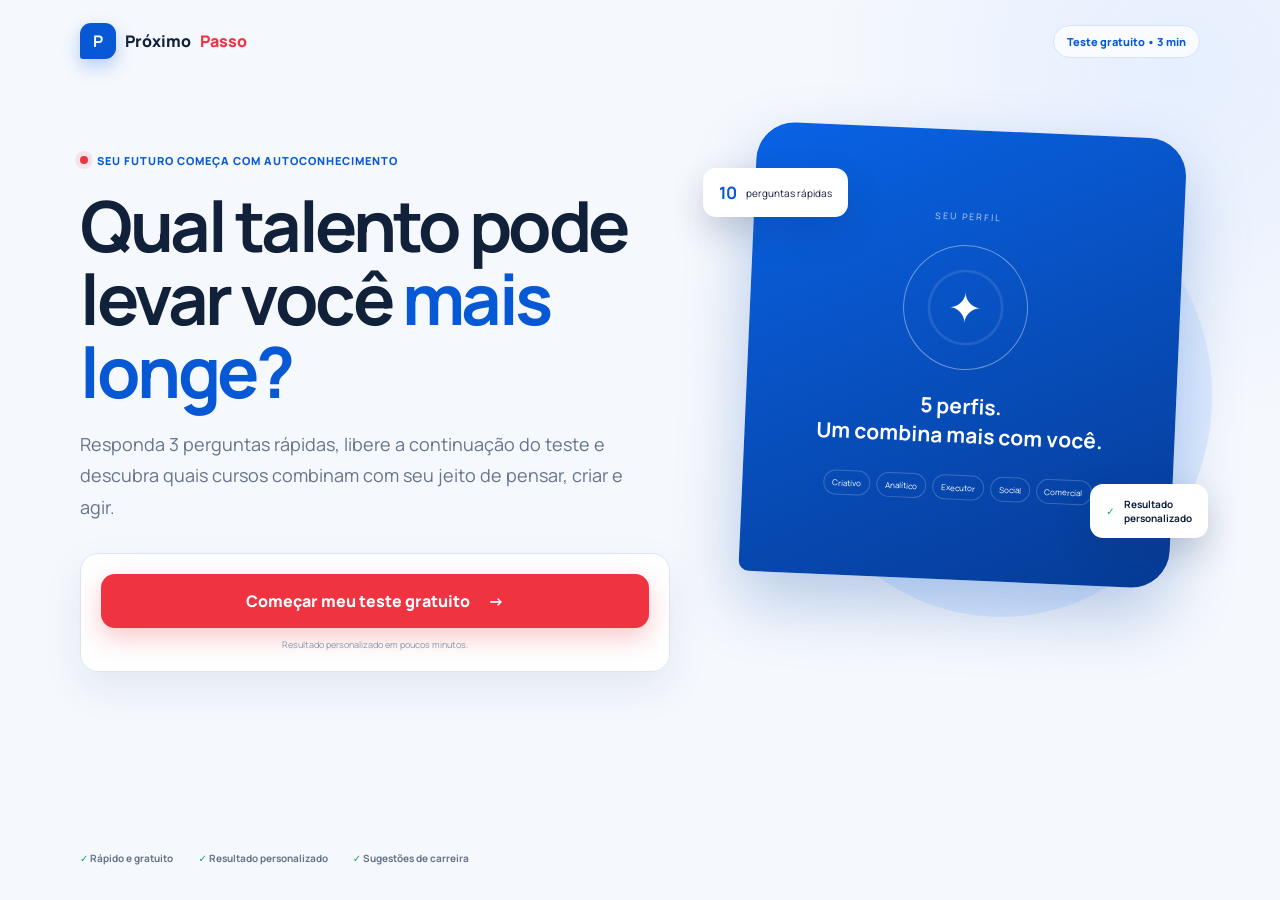
==== index.html @ f4a880d5 "Add files via upload" ====
<!doctype html>
<html lang="pt-BR">
<head>
  <meta charset="UTF-8">
  <meta name="viewport" content="width=device-width,initial-scale=1">
  <meta name="description" content="Descubra seu perfil de inteligência e os caminhos profissionais que combinam com você.">
  <meta name="theme-color" content="#0758d5">
  <title>Teste de Perfil de Inteligência e Carreira</title>
  <link rel="preconnect" href="https://fonts.googleapis.com">
  <link rel="preconnect" href="https://fonts.gstatic.com" crossorigin>
  <link href="https://fonts.googleapis.com/css2?family=Manrope:wght@400;500;600;700;800&display=swap" rel="stylesheet">
  <link rel="stylesheet" href="styles.css">
  <!-- Meta Pixel Code -->
  <script>
  !function(f,b,e,v,n,t,s)
  {if(f.fbq)return;n=f.fbq=function(){n.callMethod?
  n.callMethod.apply(n,arguments):n.queue.push(arguments)};
  if(!f._fbq)f._fbq=n;n.push=n;n.loaded=!0;n.version='2.0';
  n.queue=[];t=b.createElement(e);t.async=!0;
  t.src=v;s=b.getElementsByTagName(e)[0];
  s.parentNode.insertBefore(t,s)}(window, document,'script',
  'https://connect.facebook.net/en_US/fbevents.js');
  fbq('init', '1681201459770851');
  fbq('track', 'PageView');
  </script>
  <noscript><img height="1" width="1" style="display:none"
  src="https://www.facebook.com/tr?id=1681201459770851&ev=PageView&noscript=1"
  /></noscript>
  <!-- End Meta Pixel Code -->
  <!-- GOOGLE ANALYTICS: cole a tag gtag.js aqui. -->
</head>
<body>
<header class="topbar"><a class="brand" href="#" aria-label="Início"><b>P</b> Próximo<span>Passo</span></a><span class="badge">Teste gratuito • 3 min</span></header>
<main>
<section id="welcome" class="screen welcome active">
  <div class="hero-copy">
    <div class="eyebrow"><i></i> Seu futuro começa com autoconhecimento</div>
    <h1>Qual talento pode levar você <em>mais longe?</em></h1>
    <p>Responda 3 perguntas rápidas, libere a continuação do teste e descubra quais cursos combinam com seu jeito de pensar, criar e agir.</p>
    <div class="welcome-form">
      <button id="start-test" class="btn primary welcome-submit" type="button">Começar meu teste gratuito <span>→</span></button>
      <small class="secure">Resultado personalizado em poucos minutos.</small>
    </div>
  </div>
  <div class="hero-art" aria-hidden="true"><div class="profile-card"><label>SEU PERFIL</label><div class="spark">✦</div><strong>5 perfis.<br>Um combina mais com você.</strong><div><span>Criativo</span><span>Analítico</span><span>Executor</span><span>Social</span><span>Comercial</span></div></div><aside class="float one"><b>10</b> perguntas rápidas</aside><aside class="float two">✓ <b>Resultado<br>personalizado</b></aside></div>
  <div class="trust"><span>✓ Rápido e gratuito</span><span>✓ Resultado personalizado</span><span>✓ Sugestões de carreira</span></div>
</section>
<section id="quiz" class="screen quiz" aria-live="polite">
  <div class="progress-copy"><span id="progress-label"></span><b id="progress-percent"></b></div>
  <div class="progress" role="progressbar" aria-valuemin="1" aria-valuemax="10"><i id="progress-bar"></i></div>
  <article class="quiz-card"><b id="question-number" class="number"></b><h2 id="question-title"></h2><p>Escolha a alternativa que mais combina com você.</p><div id="answers" class="answers"></div></article>
  <button id="back" class="text-btn">← Voltar</button>
</section>
<section id="lead-gate" class="screen welcome lead-screen">
  <div class="hero-copy">
    <div class="eyebrow"><i></i> Você já completou 30% do teste</div>
    <h1>Seu perfil começou a aparecer.</h1>
    <p>Informe seu primeiro nome, WhatsApp e e-mail para continuar e receber seu resultado personalizado no final.</p>
    <form id="lead-form" class="welcome-form" novalidate>
      <div class="welcome-fields">
        <label>Primeiro nome<input name="studentName" autocomplete="given-name" placeholder="Como podemos chamar você?" required></label>
        <label>WhatsApp<input name="studentWhatsapp" type="tel" inputmode="tel" autocomplete="tel" placeholder="(00) 00000-0000" required></label>
        <label class="wide">E-mail<input name="studentEmail" type="email" inputmode="email" autocomplete="email" placeholder="voce@email.com" required></label>
      </div>
      <p id="form-error" class="error" role="alert"></p>
      <button class="btn primary welcome-submit" type="submit">Continuar meu teste <span>→</span></button>
      <small class="secure">Resultado na hora. Sem custo.</small>
    </form>
    <button id="gate-back" class="text-btn">← Voltar para a pergunta anterior</button>
  </div>
  <div class="hero-art" aria-hidden="true"><div class="profile-card"><label>EM ANDAMENTO</label><div class="spark">30%</div><strong>Falta pouco para revelar seu perfil.</strong><div><span>Cursos</span><span>Carreira</span><span>Talentos</span></div></div><aside class="float one"><b>7</b> perguntas restantes</aside><aside class="float two">✓ <b>Resultado<br>liberado</b></aside></div>
</section>
<section id="result" class="screen result">
  <div class="result-head"><div class="eyebrow light">Seu perfil predominante é</div><div id="result-icon" class="result-icon"></div><h2 id="result-title"></h2><p id="result-summary"></p></div>
  <div class="result-body"><article class="score-card"><h3>Seu mapa de talentos</h3><p>Todo mundo tem um pouco de cada perfil. Veja como ficaram suas respostas:</p><div id="score-list"></div></article>
    <div class="result-grid"><article class="info-card"><i>⚡</i><h3>Seus pontos fortes</h3><ul id="strengths"></ul></article><article class="info-card"><i>🚀</i><h3>Profissões que combinam</h3><div id="careers" class="chips"></div></article><article class="info-card courses"><i>🎓</i><h3>Cursos para começar</h3><ul id="courses"></ul></article></div>
    <aside class="cta"><div><div class="eyebrow light">Dê o próximo passo</div><h3>Quer transformar seu talento em profissão?</h3><p>Fale com nossa equipe e descubra o curso ideal para você.</p></div><a id="whatsapp" class="btn whatsapp" target="_blank" rel="noopener">Falar com a equipe no WhatsApp ↗</a></aside>
    <button id="restart" class="text-btn">↻ Refazer o teste</button>
  </div>
</section>
</main>
<script src="script.js"></script>
</body>
</html>
---- styles.css ----
:root{--blue:#0758d5;--dark:#073b96;--red:#ef3340;--ink:#12213a;--muted:#66738a;--line:#dde5ef;--bg:#f5f8fd;--green:#16a36a;--shadow:0 24px 70px rgba(13,47,101,.13)}
*{box-sizing:border-box}html{scroll-behavior:smooth}body{margin:0;min-height:100vh;overflow-x:hidden;color:var(--ink);background:radial-gradient(circle at 92% 8%,#e6efff 0,transparent 25%),var(--bg);font-family:Manrope,system-ui,sans-serif;-webkit-font-smoothing:antialiased}button,input{font:inherit}button{cursor:pointer}.topbar{width:min(1120px,calc(100% - 40px));height:82px;margin:auto;display:flex;align-items:center;justify-content:space-between}.brand{display:flex;align-items:center;gap:9px;color:var(--ink);font-weight:800;text-decoration:none}.brand>b{width:36px;height:36px;display:grid;place-items:center;border-radius:11px 11px 11px 3px;color:white;background:var(--blue);box-shadow:0 7px 18px #0758d544}.brand span{color:var(--red)}.badge{padding:8px 13px;border:1px solid #d6e3f5;border-radius:99px;color:var(--blue);background:#ffffffbb;font-size:11px;font-weight:800}
.screen{display:none;width:min(1120px,calc(100% - 32px));margin:auto;animation:in .4s ease}.screen.active{display:block}@keyframes in{from{opacity:0;transform:translateY(12px)}}.welcome{min-height:calc(100vh - 82px);padding:65px 0 35px;position:relative}.hero-copy{width:55%;position:relative;z-index:1}.eyebrow{display:inline-flex;align-items:center;gap:9px;color:var(--blue);font-size:11px;font-weight:800;letter-spacing:1px;text-transform:uppercase}.eyebrow i{width:8px;height:8px;border-radius:50%;background:var(--red);box-shadow:0 0 0 5px #ef33401a}.hero-copy h1{max-width:660px;margin:20px 0;font-size:clamp(44px,5.5vw,72px);line-height:1.04;letter-spacing:-3.5px}.hero-copy h1 em{color:var(--blue);font-style:normal;position:relative}.hero-copy h1 em:after{content:"";position:absolute;left:2px;right:0;bottom:-5px;height:5px;border-radius:6px;background:var(--red)}.hero-copy>p{max-width:580px;margin:0 0 30px;color:var(--muted);font-size:18px;line-height:1.75}.btn{border:0;border-radius:14px;padding:16px 21px;display:inline-flex;align-items:center;justify-content:center;gap:18px;font-weight:800;text-decoration:none;transition:.2s}.primary{color:white;background:var(--red);box-shadow:0 10px 24px #ef334044}.primary:hover{transform:translateY(-2px);background:#d92633}.hero-copy>small{display:inline-block;max-width:170px;margin-left:18px;color:var(--muted);font-size:10px;line-height:1.5}
.hero-art{width:39%;max-width:430px;position:absolute;right:2%;top:48px}.hero-art:before{content:"";position:absolute;inset:9% -8% -8% 9%;z-index:-1;border-radius:50%;background:#deebff;transform:rotate(-5deg)}.profile-card{min-height:450px;padding:40px 28px;display:flex;flex-direction:column;align-items:center;justify-content:center;border-radius:38px 38px 38px 10px;color:white;background:linear-gradient(155deg,#0963e5,#063b96);text-align:center;box-shadow:0 28px 65px #0746a844;transform:rotate(2.5deg)}.profile-card label{font-size:9px;letter-spacing:2px;opacity:.75}.spark{width:125px;height:125px;margin:22px 0;display:grid;place-items:center;border:1px solid #ffffff66;border-radius:50%;background:radial-gradient(circle,#ffffff33 0 5%,transparent 6% 40%,#ffffff1d 41% 43%,transparent 44%);font-size:42px}.profile-card strong{font-size:21px;line-height:1.4}.profile-card>div:last-child{margin-top:25px;display:flex;justify-content:center;flex-wrap:wrap;gap:6px}.profile-card span{padding:6px 8px;border:1px solid #ffffff33;border-radius:99px;font-size:8px}.float{position:absolute;z-index:2;padding:13px 16px;display:flex;align-items:center;gap:9px;border-radius:13px;background:white;box-shadow:0 14px 35px #122b4e33;font-size:10px}.float b{color:var(--blue);font-size:17px}.one{top:38px;left:-45px}.two{right:-30px;bottom:42px;color:var(--green)}.two b{color:var(--ink);font-size:10px}.trust{position:absolute;left:0;bottom:35px;display:flex;gap:25px;color:var(--muted);font-size:10px;font-weight:700}.trust span:first-letter{color:var(--green)}
.quiz{max-width:760px;padding:35px 0 70px}.progress-copy{margin-bottom:9px;display:flex;justify-content:space-between;color:var(--muted);font-size:11px;font-weight:700}.progress-copy b{color:var(--blue)}.progress{height:7px;margin-bottom:24px;overflow:hidden;border-radius:99px;background:#dfe7f2}.progress i{display:block;width:7%;height:100%;border-radius:inherit;background:linear-gradient(90deg,var(--blue),#3785ed);transition:.3s}.quiz-card{padding:42px;border:1px solid var(--line);border-radius:24px;background:white;box-shadow:var(--shadow)}.number{width:47px;height:47px;display:grid;place-items:center;border-radius:14px;color:white;background:var(--blue);box-shadow:0 7px 18px #0758d544}.quiz-card h2{margin:24px 0 8px;font-size:clamp(23px,4vw,31px);line-height:1.3;letter-spacing:-1px}.quiz-card>p{margin:0 0 25px;color:var(--muted);font-size:12px}.answers{display:grid;gap:10px}.answer{width:100%;min-height:61px;padding:11px 17px;display:flex;align-items:center;gap:13px;border:1px solid var(--line);border-radius:13px;color:var(--ink);background:white;text-align:left;font-weight:600;transition:.18s}.answer:hover,.answer.selected{border-color:var(--blue);background:#edf4ff;transform:translateX(3px)}.letter{flex:0 0 34px;height:34px;display:grid;place-items:center;border-radius:9px;color:var(--blue);background:#e8f1ff;font-size:11px;font-weight:800}.text-btn{margin:19px auto 0;display:block;border:0;color:var(--muted);background:none;font-size:12px;font-weight:700}
.lead-screen{max-width:760px;padding:25px 0 70px}.form-head{text-align:center;margin-bottom:25px}.unlock{width:54px;height:54px;margin:0 auto 14px;display:grid;place-items:center;border-radius:16px;background:#e8f1ff;font-size:23px}.form-head h2{margin:8px 0;font-size:33px;letter-spacing:-1.2px}.form-head p{max-width:510px;margin:auto;color:var(--muted);font-size:13px}.almost{width:170px;height:5px;margin:17px auto 6px;border-radius:9px;background:#dfe6ef;overflow:hidden}.almost i{display:block;width:86%;height:100%;background:var(--green)}.form-head>small{color:var(--green);font-size:9px;font-weight:800;letter-spacing:.6px}.lead-form{padding:33px;border:1px solid var(--line);border-radius:24px;background:white;box-shadow:var(--shadow)}fieldset{margin:0;padding:0;border:0}fieldset+fieldset{margin-top:28px;padding-top:27px;border-top:1px solid var(--line)}legend{width:100%;margin-bottom:21px;display:flex;align-items:center;gap:11px;font-size:13px;font-weight:800}legend>b{width:34px;height:34px;display:grid;place-items:center;border-radius:10px;color:white;background:var(--blue)}legend span small{display:block;margin-top:2px;color:var(--muted);font-size:9px;font-weight:500}.fields{display:grid;grid-template-columns:1fr 1fr;gap:17px}.fields label{display:grid;gap:7px;color:#3a4860;font-size:10px;font-weight:800}.fields .wide{grid-column:1/-1}.fields input{width:100%;height:48px;padding:0 13px;outline:0;border:1px solid var(--line);border-radius:10px;background:#fbfcfe;color:var(--ink);font-size:12px;font-weight:500}.fields input:focus{border-color:var(--blue);box-shadow:0 0 0 3px #0758d514}.fields input.invalid{border-color:var(--red)}.consent{margin-top:25px;display:flex;align-items:flex-start;gap:9px;color:var(--muted);font-size:10px;line-height:1.55}.consent input{width:17px;height:17px;accent-color:var(--blue)}.consent button{padding:0;border:0;color:var(--blue);background:none;text-decoration:underline;font:inherit;font-weight:800}.error{min-height:17px;margin:8px 0 0;color:var(--red);text-align:center;font-size:11px;font-weight:700}.submit{width:100%}.submit:disabled{opacity:.65}.secure{display:block;margin-top:11px;color:#8a95a7;text-align:center;font-size:9px}
.result{width:100%;max-width:none;margin-top:-82px}.result-head{min-height:420px;padding:116px 22px 88px;color:white;background:radial-gradient(circle at 20% 20%,#ffffff20,transparent 30%),linear-gradient(145deg,#0646a8,#073274);text-align:center}.light{color:#bdd5ff}.result-icon{width:74px;height:74px;margin:18px auto;display:grid;place-items:center;border:1px solid #ffffff55;border-radius:22px;background:#ffffff1c;font-size:34px}.result-head h2{margin:0 0 11px;font-size:clamp(36px,6vw,55px);letter-spacing:-2px}.result-head>p{max-width:680px;margin:auto;color:#d7e5ff;font-size:15px;line-height:1.7}.result-body{width:min(1000px,calc(100% - 32px));margin:-52px auto 0;padding-bottom:55px;position:relative}.score-card,.info-card{border:1px solid var(--line);border-radius:20px;background:white;box-shadow:0 16px 44px #0d2f651a}.score-card{padding:25px 29px}.score-card h3,.info-card h3{margin:0 0 5px;font-size:16px}.score-card>p{margin:0 0 20px;color:var(--muted);font-size:10px}.score-row{margin-top:10px;display:grid;grid-template-columns:145px 1fr 34px;align-items:center;gap:12px;font-size:10px;font-weight:700}.score-track{height:7px;border-radius:9px;background:#e8edf4;overflow:hidden}.score-fill{height:100%;border-radius:inherit;background:var(--blue)}.score-row:first-child .score-fill{background:var(--red)}.score-row>span:last-child{color:var(--muted);text-align:right}.result-grid{margin-top:18px;display:grid;grid-template-columns:repeat(3,1fr);gap:18px}.info-card{padding:24px}.info-card>i{width:38px;height:38px;margin-bottom:15px;display:grid;place-items:center;border-radius:11px;background:#eaf2ff;font-style:normal}.info-card ul{margin:14px 0 0;padding:0;list-style:none}.info-card li{margin-top:9px;color:#536079;font-size:11px}.info-card li:before{content:"✓";margin-right:8px;color:var(--green);font-weight:900}.chips{margin-top:14px;display:flex;flex-wrap:wrap;gap:7px}.chips span{padding:7px 9px;border-radius:8px;color:var(--dark);background:#eaf2ff;font-size:9px;font-weight:700}.courses li{padding:9px;border-radius:8px;background:#f6f8fb}.courses li:before{content:"→";color:var(--red)}.cta{margin-top:18px;padding:33px;display:flex;align-items:center;justify-content:space-between;gap:25px;border-radius:22px;color:white;background:linear-gradient(125deg,var(--blue),var(--dark));box-shadow:0 18px 42px #073e9f33}.cta h3{margin:7px 0;font-size:23px}.cta p{margin:0;color:#ccddf9;font-size:11px}.whatsapp{flex:none;color:white;background:#19a967;box-shadow:0 10px 22px #00000026}.whatsapp:hover{transform:translateY(-2px)}
dialog{width:min(510px,calc(100% - 28px));padding:31px;border:0;border-radius:20px;color:var(--ink);box-shadow:0 30px 100px #08193755}dialog::backdrop{background:#07142ba8;backdrop-filter:blur(4px)}dialog p{color:var(--muted);font-size:12px;line-height:1.7}.close{position:absolute;right:15px;top:10px;border:0;background:none;color:var(--muted);font-size:25px}
@media(max-width:800px){.hero-copy{width:58%}.hero-art{width:36%}.float{display:none}.result-grid{grid-template-columns:1fr 1fr}.courses{grid-column:1/-1}}
@media(max-width:640px){.topbar{width:calc(100% - 30px);height:68px}.brand{font-size:14px}.brand>b{width:31px;height:31px}.badge{font-size:8px}.welcome{min-height:calc(100vh - 68px);padding:32px 0 28px}.welcome.active{display:flex;flex-direction:column}.hero-copy{width:100%;text-align:center}.eyebrow{font-size:8px}.hero-copy h1{margin:17px auto 14px;font-size:clamp(38px,12vw,50px);letter-spacing:-2.5px}.hero-copy>p{font-size:14px;line-height:1.65}.hero-copy .btn{width:100%}.hero-copy>small{max-width:none;margin:11px 0 0}.hero-art{width:78%;margin:35px auto 27px;position:relative;top:auto;right:auto}.profile-card{min-height:320px}.spark{width:88px;height:88px}.profile-card strong{font-size:18px}.trust{margin-top:auto;position:static;justify-content:center;flex-wrap:wrap;gap:9px 15px}.quiz{padding:20px 0 50px}.quiz-card{padding:23px 17px;border-radius:19px}.answer{min-height:58px;padding:10px 11px;font-size:12px}.lead-form{padding:22px 17px;border-radius:19px}.form-head h2{font-size:27px}.fields{grid-template-columns:1fr;gap:13px}.fields .wide{grid-column:auto}.result{margin-top:-68px}.result-head{padding:97px 17px 80px}.result-grid{grid-template-columns:1fr}.courses{grid-column:auto}.score-card{padding:21px 17px}.score-row{grid-template-columns:100px 1fr 29px;gap:7px;font-size:8px}.cta{padding:26px 21px;flex-direction:column;text-align:center;align-items:stretch}.cta h3{font-size:20px}.whatsapp{width:100%}}
.welcome-form{max-width:590px;padding:20px;border:1px solid var(--line);border-radius:18px;background:#ffffffdf;box-shadow:0 16px 42px #0d2f6514;backdrop-filter:blur(8px)}.welcome-fields{display:grid;grid-template-columns:1fr 1fr;gap:12px}.welcome-fields label{display:grid;gap:6px;color:#3a4860;font-size:10px;font-weight:800}.welcome-fields input{width:100%;height:48px;padding:0 13px;outline:0;border:1px solid var(--line);border-radius:10px;background:white;color:var(--ink);font-size:12px;font-weight:500}.welcome-fields input:focus{border-color:var(--blue);box-shadow:0 0 0 3px #0758d514}.welcome-fields input.invalid{border-color:var(--red)}.welcome-form .consent{margin-top:14px}.welcome-form .error{margin-top:5px}.welcome-submit{width:100%}.welcome-form .secure{display:block;max-width:none;margin:10px 0 0;text-align:center}.welcome-form+.secure{margin-left:0}
.welcome-fields .wide{grid-column:1/-1}
@media(max-width:640px){.welcome-form{padding:17px;text-align:left}.welcome-fields{grid-template-columns:1fr}.welcome-fields .wide{grid-column:auto}.welcome-form .btn{width:100%}}
@media(prefers-reduced-motion:reduce){*{animation-duration:.01ms!important;transition-duration:.01ms!important;scroll-behavior:auto!important}}
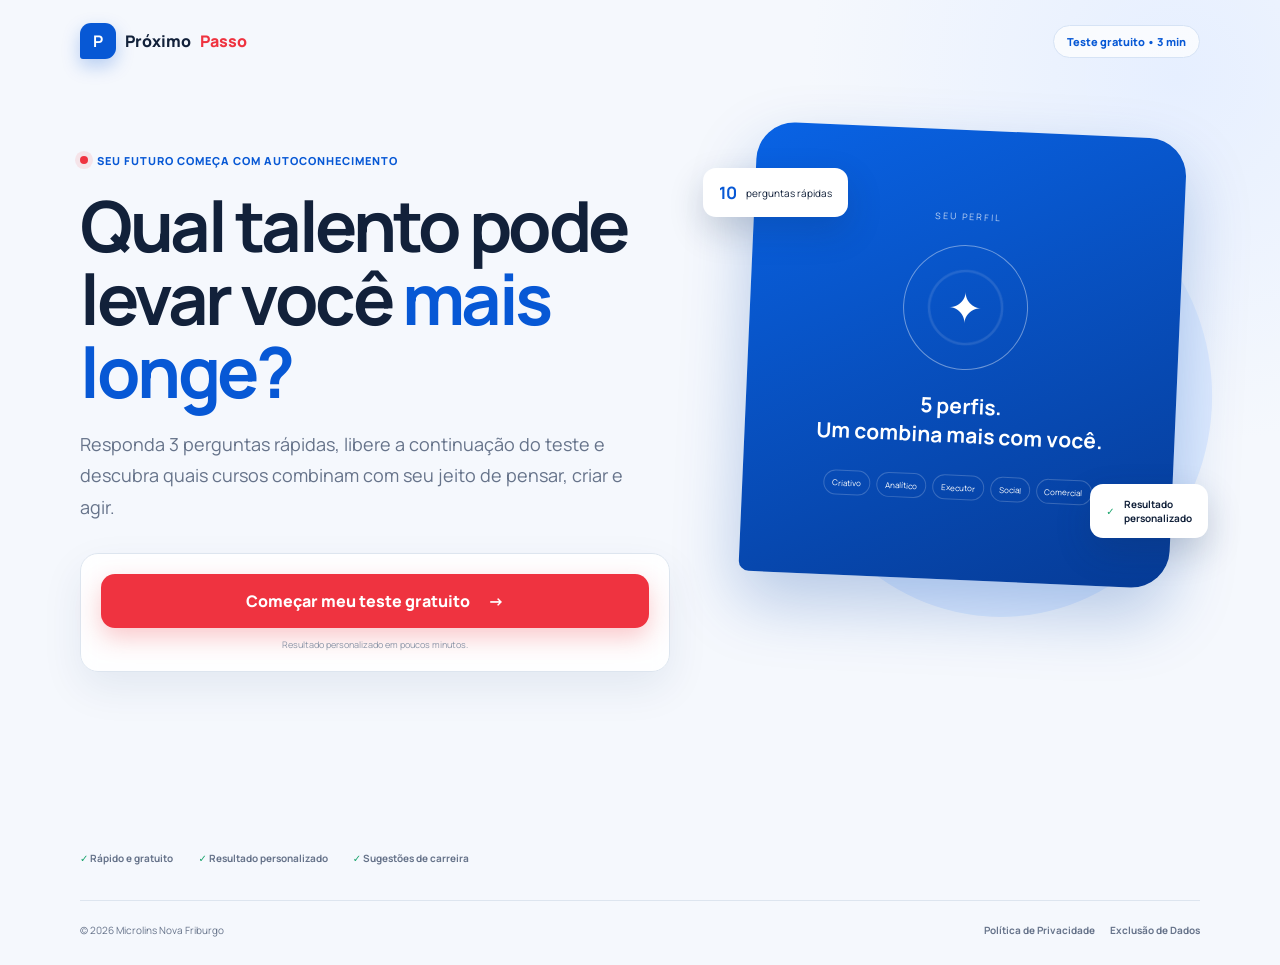
==== commit 38f75169: "Add files via upload exclusao de dados inserido" ====
--- a/index.html
+++ b/index.html
@@ -59,7 +59,7 @@
     <form id="lead-form" class="welcome-form" novalidate>
       <div class="welcome-fields">
         <label>Primeiro nome<input name="studentName" autocomplete="given-name" placeholder="Como podemos chamar você?" required></label>
-        <label>WhatsApp<input name="studentWhatsapp" type="tel" inputmode="tel" autocomplete="tel" placeholder="(00) 00000-0000" required></label>
+        <label>WhatsApp<input name="studentWhatsapp" type="tel" inputmode="numeric" autocomplete="tel-national" maxlength="20" placeholder="(22) 99999-9999" aria-describedby="whatsapp-help" required><small id="whatsapp-help" class="phone-hint">Digite DDD + celular. Se informar +55, nós removemos automaticamente.</small></label>
         <label class="wide">E-mail<input name="studentEmail" type="email" inputmode="email" autocomplete="email" placeholder="voce@email.com" required></label>
       </div>
       <p id="form-error" class="error" role="alert"></p>
@@ -79,6 +79,13 @@
   </div>
 </section>
 </main>
+<footer class="site-footer">
+  <span>© 2026 Microlins Nova Friburgo</span>
+  <nav aria-label="Privacidade">
+    <a href="/privacy.html">Política de Privacidade</a>
+    <a href="/exclusao-de-dados.html">Exclusão de Dados</a>
+  </nav>
+</footer>
 <script src="script.js"></script>
 </body>
 </html>
--- a/styles.css
+++ b/styles.css
@@ -9,6 +9,9 @@
 @media(max-width:800px){.hero-copy{width:58%}.hero-art{width:36%}.float{display:none}.result-grid{grid-template-columns:1fr 1fr}.courses{grid-column:1/-1}}
 @media(max-width:640px){.topbar{width:calc(100% - 30px);height:68px}.brand{font-size:14px}.brand>b{width:31px;height:31px}.badge{font-size:8px}.welcome{min-height:calc(100vh - 68px);padding:32px 0 28px}.welcome.active{display:flex;flex-direction:column}.hero-copy{width:100%;text-align:center}.eyebrow{font-size:8px}.hero-copy h1{margin:17px auto 14px;font-size:clamp(38px,12vw,50px);letter-spacing:-2.5px}.hero-copy>p{font-size:14px;line-height:1.65}.hero-copy .btn{width:100%}.hero-copy>small{max-width:none;margin:11px 0 0}.hero-art{width:78%;margin:35px auto 27px;position:relative;top:auto;right:auto}.profile-card{min-height:320px}.spark{width:88px;height:88px}.profile-card strong{font-size:18px}.trust{margin-top:auto;position:static;justify-content:center;flex-wrap:wrap;gap:9px 15px}.quiz{padding:20px 0 50px}.quiz-card{padding:23px 17px;border-radius:19px}.answer{min-height:58px;padding:10px 11px;font-size:12px}.lead-form{padding:22px 17px;border-radius:19px}.form-head h2{font-size:27px}.fields{grid-template-columns:1fr;gap:13px}.fields .wide{grid-column:auto}.result{margin-top:-68px}.result-head{padding:97px 17px 80px}.result-grid{grid-template-columns:1fr}.courses{grid-column:auto}.score-card{padding:21px 17px}.score-row{grid-template-columns:100px 1fr 29px;gap:7px;font-size:8px}.cta{padding:26px 21px;flex-direction:column;text-align:center;align-items:stretch}.cta h3{font-size:20px}.whatsapp{width:100%}}
 .welcome-form{max-width:590px;padding:20px;border:1px solid var(--line);border-radius:18px;background:#ffffffdf;box-shadow:0 16px 42px #0d2f6514;backdrop-filter:blur(8px)}.welcome-fields{display:grid;grid-template-columns:1fr 1fr;gap:12px}.welcome-fields label{display:grid;gap:6px;color:#3a4860;font-size:10px;font-weight:800}.welcome-fields input{width:100%;height:48px;padding:0 13px;outline:0;border:1px solid var(--line);border-radius:10px;background:white;color:var(--ink);font-size:12px;font-weight:500}.welcome-fields input:focus{border-color:var(--blue);box-shadow:0 0 0 3px #0758d514}.welcome-fields input.invalid{border-color:var(--red)}.welcome-form .consent{margin-top:14px}.welcome-form .error{margin-top:5px}.welcome-submit{width:100%}.welcome-form .secure{display:block;max-width:none;margin:10px 0 0;text-align:center}.welcome-form+.secure{margin-left:0}
+.phone-hint{color:var(--muted);font-size:9px;font-weight:500;line-height:1.4}
 .welcome-fields .wide{grid-column:1/-1}
+.site-footer{width:min(1120px,calc(100% - 32px));margin:0 auto;padding:22px 0 28px;display:flex;align-items:center;justify-content:space-between;gap:16px;border-top:1px solid var(--line);color:var(--muted);font-size:10px}.site-footer nav{display:flex;flex-wrap:wrap;gap:15px}.site-footer a{color:var(--muted);font-weight:700;text-decoration:none}.site-footer a:hover{color:var(--blue);text-decoration:underline}
 @media(max-width:640px){.welcome-form{padding:17px;text-align:left}.welcome-fields{grid-template-columns:1fr}.welcome-fields .wide{grid-column:auto}.welcome-form .btn{width:100%}}
+@media(max-width:520px){.site-footer{flex-direction:column;text-align:center}.site-footer nav{justify-content:center}}
 @media(prefers-reduced-motion:reduce){*{animation-duration:.01ms!important;transition-duration:.01ms!important;scroll-behavior:auto!important}}
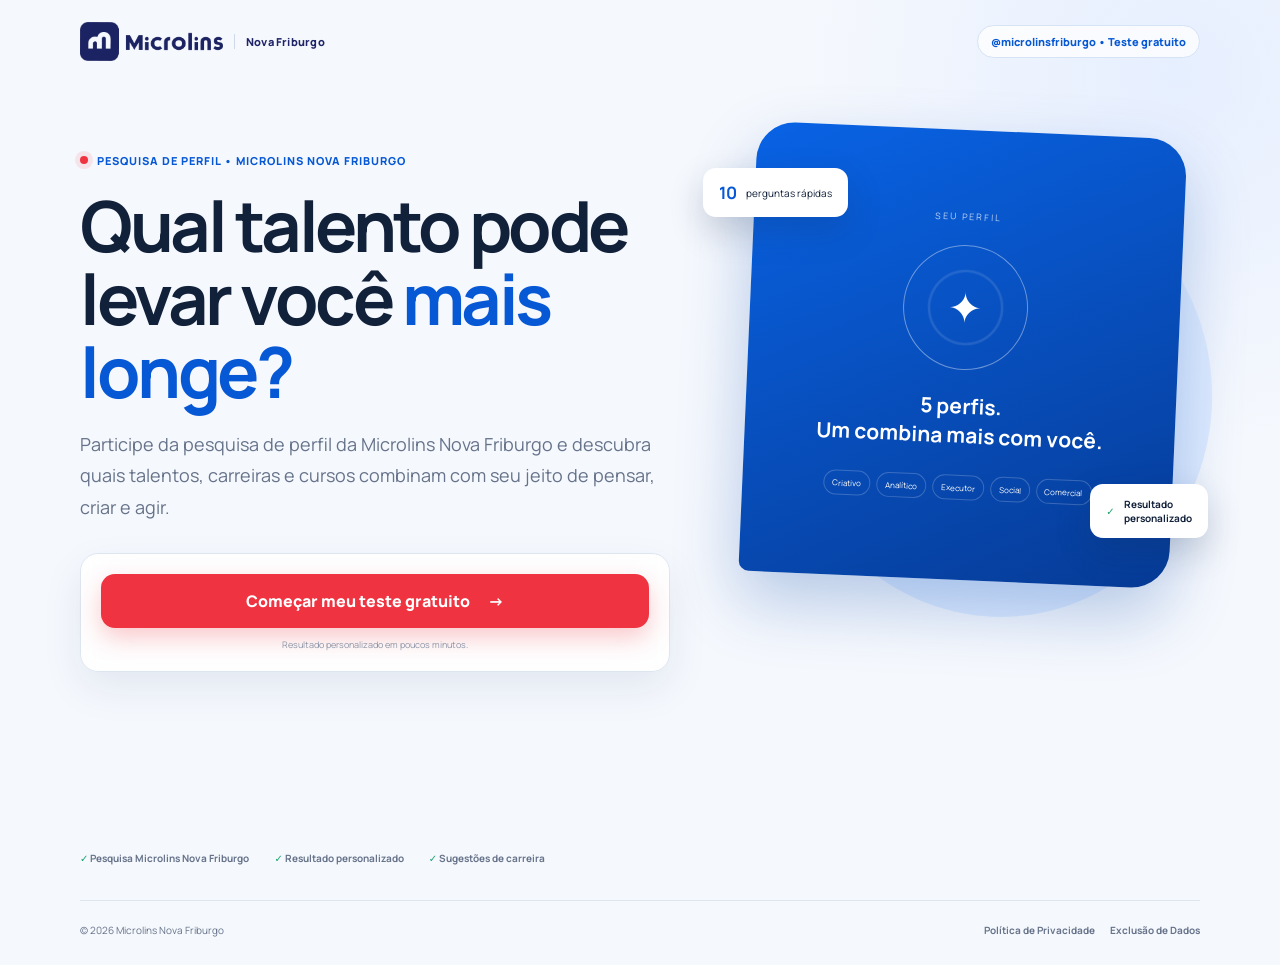
==== commit 6f0d5110: "Add files via upload atualizacao feira" ====
--- a/index.html
+++ b/index.html
@@ -3,13 +3,13 @@
 <head>
   <meta charset="UTF-8">
   <meta name="viewport" content="width=device-width,initial-scale=1">
-  <meta name="description" content="Descubra seu perfil de inteligência e os caminhos profissionais que combinam com você.">
+  <meta name="description" content="Pesquisa de perfil da Microlins Nova Friburgo para descobrir talentos, caminhos profissionais e cursos compatíveis.">
   <meta name="theme-color" content="#0758d5">
-  <title>Teste de Perfil de Inteligência e Carreira</title>
+  <title>Teste de Perfil | Microlins Nova Friburgo</title>
   <link rel="preconnect" href="https://fonts.googleapis.com">
   <link rel="preconnect" href="https://fonts.gstatic.com" crossorigin>
   <link href="https://fonts.googleapis.com/css2?family=Manrope:wght@400;500;600;700;800&display=swap" rel="stylesheet">
-  <link rel="stylesheet" href="styles.css">
+  <link rel="stylesheet" href="styles.css?v=20260728-1">
   <!-- Meta Pixel Code -->
   <script>
   !function(f,b,e,v,n,t,s)
@@ -30,20 +30,26 @@
   <!-- GOOGLE ANALYTICS: cole a tag gtag.js aqui. -->
 </head>
 <body>
-<header class="topbar"><a class="brand" href="#" aria-label="Início"><b>P</b> Próximo<span>Passo</span></a><span class="badge">Teste gratuito • 3 min</span></header>
+<header class="topbar">
+  <a class="brand" href="#" aria-label="Microlins Nova Friburgo — início">
+    <img src="microlins-logo.png" alt="Microlins">
+    <span class="brand-unit">Nova Friburgo</span>
+  </a>
+  <span class="badge">@microlinsfriburgo • Teste gratuito</span>
+</header>
 <main>
 <section id="welcome" class="screen welcome active">
   <div class="hero-copy">
-    <div class="eyebrow"><i></i> Seu futuro começa com autoconhecimento</div>
+    <div class="eyebrow"><i></i> Pesquisa de perfil • Microlins Nova Friburgo</div>
     <h1>Qual talento pode levar você <em>mais longe?</em></h1>
-    <p>Responda 3 perguntas rápidas, libere a continuação do teste e descubra quais cursos combinam com seu jeito de pensar, criar e agir.</p>
+    <p>Participe da pesquisa de perfil da Microlins Nova Friburgo e descubra quais talentos, carreiras e cursos combinam com seu jeito de pensar, criar e agir.</p>
     <div class="welcome-form">
       <button id="start-test" class="btn primary welcome-submit" type="button">Começar meu teste gratuito <span>→</span></button>
       <small class="secure">Resultado personalizado em poucos minutos.</small>
     </div>
   </div>
   <div class="hero-art" aria-hidden="true"><div class="profile-card"><label>SEU PERFIL</label><div class="spark">✦</div><strong>5 perfis.<br>Um combina mais com você.</strong><div><span>Criativo</span><span>Analítico</span><span>Executor</span><span>Social</span><span>Comercial</span></div></div><aside class="float one"><b>10</b> perguntas rápidas</aside><aside class="float two">✓ <b>Resultado<br>personalizado</b></aside></div>
-  <div class="trust"><span>✓ Rápido e gratuito</span><span>✓ Resultado personalizado</span><span>✓ Sugestões de carreira</span></div>
+  <div class="trust"><span>✓ Pesquisa Microlins Nova Friburgo</span><span>✓ Resultado personalizado</span><span>✓ Sugestões de carreira</span></div>
 </section>
 <section id="quiz" class="screen quiz" aria-live="polite">
   <div class="progress-copy"><span id="progress-label"></span><b id="progress-percent"></b></div>
@@ -74,7 +80,32 @@
   <div class="result-head"><div class="eyebrow light">Seu perfil predominante é</div><div id="result-icon" class="result-icon"></div><h2 id="result-title"></h2><p id="result-summary"></p></div>
   <div class="result-body"><article class="score-card"><h3>Seu mapa de talentos</h3><p>Todo mundo tem um pouco de cada perfil. Veja como ficaram suas respostas:</p><div id="score-list"></div></article>
     <div class="result-grid"><article class="info-card"><i>⚡</i><h3>Seus pontos fortes</h3><ul id="strengths"></ul></article><article class="info-card"><i>🚀</i><h3>Profissões que combinam</h3><div id="careers" class="chips"></div></article><article class="info-card courses"><i>🎓</i><h3>Cursos para começar</h3><ul id="courses"></ul></article></div>
-    <aside class="cta"><div><div class="eyebrow light">Dê o próximo passo</div><h3>Quer transformar seu talento em profissão?</h3><p>Fale com nossa equipe e descubra o curso ideal para você.</p></div><a id="whatsapp" class="btn whatsapp" target="_blank" rel="noopener">Falar com a equipe no WhatsApp ↗</a></aside>
+    <aside id="offer-card" class="offer-card">
+      <div class="offer-ribbon">Benefício liberado após a conclusão do teste</div>
+      <div class="offer-layout">
+        <div class="offer-copy">
+          <div class="eyebrow light">Condição especial Microlins Nova Friburgo</div>
+          <h3><span id="offer-student"></span>, sua recomendação começa por <strong id="offer-course"></strong>.</h3>
+          <p>Seu resultado foi <b id="offer-profile"></b>. Ao concluir o teste, você liberou uma condição de matrícula para participantes desta pesquisa.</p>
+        </div>
+        <div class="offer-price" aria-label="Matrícula de cento e noventa e nove reais por um real">
+          <span>Matrícula</span>
+          <del>R$ 199,00</del>
+          <strong>R$ 1,00</strong>
+        </div>
+      </div>
+      <div class="offer-action">
+        <div class="countdown-wrap">
+          <span>Tempo para solicitar pelo WhatsApp</span>
+          <div id="offer-timer" class="countdown" role="timer" aria-live="polite">20:00</div>
+          <small id="offer-status">O prazo continua correndo mesmo se a página for atualizada.</small>
+        </div>
+        <a id="whatsapp" class="btn whatsapp" target="_blank" rel="noopener">Solicitar matrícula por R$ 1 ↗</a>
+      </div>
+      <p class="offer-terms">
+        *Condição destinada a novos alunos que concluíram esta pesquisa e válida para todos os cursos oferecidos pela unidade Microlins Nova Friburgo. O valor promocional de R$ 1 refere-se exclusivamente à taxa de matrícula, cujo valor normal é R$ 199. Mensalidades, material didático e outros itens contratados são cobrados separadamente. Benefício pessoal e intransferível, sujeito à confirmação da unidade.
+      </p>
+    </aside>
     <button id="restart" class="text-btn">↻ Refazer o teste</button>
   </div>
 </section>
@@ -86,6 +117,6 @@
     <a href="/exclusao-de-dados.html">Exclusão de Dados</a>
   </nav>
 </footer>
-<script src="script.js"></script>
+<script src="script.js?v=20260728-1"></script>
 </body>
 </html>
--- a/styles.css
+++ b/styles.css
@@ -1,10 +1,11 @@
 :root{--blue:#0758d5;--dark:#073b96;--red:#ef3340;--ink:#12213a;--muted:#66738a;--line:#dde5ef;--bg:#f5f8fd;--green:#16a36a;--shadow:0 24px 70px rgba(13,47,101,.13)}
-*{box-sizing:border-box}html{scroll-behavior:smooth}body{margin:0;min-height:100vh;overflow-x:hidden;color:var(--ink);background:radial-gradient(circle at 92% 8%,#e6efff 0,transparent 25%),var(--bg);font-family:Manrope,system-ui,sans-serif;-webkit-font-smoothing:antialiased}button,input{font:inherit}button{cursor:pointer}.topbar{width:min(1120px,calc(100% - 40px));height:82px;margin:auto;display:flex;align-items:center;justify-content:space-between}.brand{display:flex;align-items:center;gap:9px;color:var(--ink);font-weight:800;text-decoration:none}.brand>b{width:36px;height:36px;display:grid;place-items:center;border-radius:11px 11px 11px 3px;color:white;background:var(--blue);box-shadow:0 7px 18px #0758d544}.brand span{color:var(--red)}.badge{padding:8px 13px;border:1px solid #d6e3f5;border-radius:99px;color:var(--blue);background:#ffffffbb;font-size:11px;font-weight:800}
+*{box-sizing:border-box}html{scroll-behavior:smooth}body{margin:0;min-height:100vh;overflow-x:hidden;color:var(--ink);background:radial-gradient(circle at 92% 8%,#e6efff 0,transparent 25%),var(--bg);font-family:Manrope,system-ui,sans-serif;-webkit-font-smoothing:antialiased}button,input{font:inherit}button{cursor:pointer}.topbar{width:min(1120px,calc(100% - 40px));height:82px;margin:auto;display:flex;align-items:center;justify-content:space-between}.brand{display:flex;align-items:center;gap:11px;color:var(--ink);font-weight:800;text-decoration:none}.brand img{width:auto;height:39px;display:block}.brand-unit{padding-left:11px;border-left:1px solid #cfd9e9;color:#202568;font-size:11px;letter-spacing:.02em}.badge{padding:8px 13px;border:1px solid #d6e3f5;border-radius:99px;color:var(--blue);background:#ffffffbb;font-size:11px;font-weight:800}
 .screen{display:none;width:min(1120px,calc(100% - 32px));margin:auto;animation:in .4s ease}.screen.active{display:block}@keyframes in{from{opacity:0;transform:translateY(12px)}}.welcome{min-height:calc(100vh - 82px);padding:65px 0 35px;position:relative}.hero-copy{width:55%;position:relative;z-index:1}.eyebrow{display:inline-flex;align-items:center;gap:9px;color:var(--blue);font-size:11px;font-weight:800;letter-spacing:1px;text-transform:uppercase}.eyebrow i{width:8px;height:8px;border-radius:50%;background:var(--red);box-shadow:0 0 0 5px #ef33401a}.hero-copy h1{max-width:660px;margin:20px 0;font-size:clamp(44px,5.5vw,72px);line-height:1.04;letter-spacing:-3.5px}.hero-copy h1 em{color:var(--blue);font-style:normal;position:relative}.hero-copy h1 em:after{content:"";position:absolute;left:2px;right:0;bottom:-5px;height:5px;border-radius:6px;background:var(--red)}.hero-copy>p{max-width:580px;margin:0 0 30px;color:var(--muted);font-size:18px;line-height:1.75}.btn{border:0;border-radius:14px;padding:16px 21px;display:inline-flex;align-items:center;justify-content:center;gap:18px;font-weight:800;text-decoration:none;transition:.2s}.primary{color:white;background:var(--red);box-shadow:0 10px 24px #ef334044}.primary:hover{transform:translateY(-2px);background:#d92633}.hero-copy>small{display:inline-block;max-width:170px;margin-left:18px;color:var(--muted);font-size:10px;line-height:1.5}
 .hero-art{width:39%;max-width:430px;position:absolute;right:2%;top:48px}.hero-art:before{content:"";position:absolute;inset:9% -8% -8% 9%;z-index:-1;border-radius:50%;background:#deebff;transform:rotate(-5deg)}.profile-card{min-height:450px;padding:40px 28px;display:flex;flex-direction:column;align-items:center;justify-content:center;border-radius:38px 38px 38px 10px;color:white;background:linear-gradient(155deg,#0963e5,#063b96);text-align:center;box-shadow:0 28px 65px #0746a844;transform:rotate(2.5deg)}.profile-card label{font-size:9px;letter-spacing:2px;opacity:.75}.spark{width:125px;height:125px;margin:22px 0;display:grid;place-items:center;border:1px solid #ffffff66;border-radius:50%;background:radial-gradient(circle,#ffffff33 0 5%,transparent 6% 40%,#ffffff1d 41% 43%,transparent 44%);font-size:42px}.profile-card strong{font-size:21px;line-height:1.4}.profile-card>div:last-child{margin-top:25px;display:flex;justify-content:center;flex-wrap:wrap;gap:6px}.profile-card span{padding:6px 8px;border:1px solid #ffffff33;border-radius:99px;font-size:8px}.float{position:absolute;z-index:2;padding:13px 16px;display:flex;align-items:center;gap:9px;border-radius:13px;background:white;box-shadow:0 14px 35px #122b4e33;font-size:10px}.float b{color:var(--blue);font-size:17px}.one{top:38px;left:-45px}.two{right:-30px;bottom:42px;color:var(--green)}.two b{color:var(--ink);font-size:10px}.trust{position:absolute;left:0;bottom:35px;display:flex;gap:25px;color:var(--muted);font-size:10px;font-weight:700}.trust span:first-letter{color:var(--green)}
 .quiz{max-width:760px;padding:35px 0 70px}.progress-copy{margin-bottom:9px;display:flex;justify-content:space-between;color:var(--muted);font-size:11px;font-weight:700}.progress-copy b{color:var(--blue)}.progress{height:7px;margin-bottom:24px;overflow:hidden;border-radius:99px;background:#dfe7f2}.progress i{display:block;width:7%;height:100%;border-radius:inherit;background:linear-gradient(90deg,var(--blue),#3785ed);transition:.3s}.quiz-card{padding:42px;border:1px solid var(--line);border-radius:24px;background:white;box-shadow:var(--shadow)}.number{width:47px;height:47px;display:grid;place-items:center;border-radius:14px;color:white;background:var(--blue);box-shadow:0 7px 18px #0758d544}.quiz-card h2{margin:24px 0 8px;font-size:clamp(23px,4vw,31px);line-height:1.3;letter-spacing:-1px}.quiz-card>p{margin:0 0 25px;color:var(--muted);font-size:12px}.answers{display:grid;gap:10px}.answer{width:100%;min-height:61px;padding:11px 17px;display:flex;align-items:center;gap:13px;border:1px solid var(--line);border-radius:13px;color:var(--ink);background:white;text-align:left;font-weight:600;transition:.18s}.answer:hover,.answer.selected{border-color:var(--blue);background:#edf4ff;transform:translateX(3px)}.letter{flex:0 0 34px;height:34px;display:grid;place-items:center;border-radius:9px;color:var(--blue);background:#e8f1ff;font-size:11px;font-weight:800}.text-btn{margin:19px auto 0;display:block;border:0;color:var(--muted);background:none;font-size:12px;font-weight:700}
 .lead-screen{max-width:760px;padding:25px 0 70px}.form-head{text-align:center;margin-bottom:25px}.unlock{width:54px;height:54px;margin:0 auto 14px;display:grid;place-items:center;border-radius:16px;background:#e8f1ff;font-size:23px}.form-head h2{margin:8px 0;font-size:33px;letter-spacing:-1.2px}.form-head p{max-width:510px;margin:auto;color:var(--muted);font-size:13px}.almost{width:170px;height:5px;margin:17px auto 6px;border-radius:9px;background:#dfe6ef;overflow:hidden}.almost i{display:block;width:86%;height:100%;background:var(--green)}.form-head>small{color:var(--green);font-size:9px;font-weight:800;letter-spacing:.6px}.lead-form{padding:33px;border:1px solid var(--line);border-radius:24px;background:white;box-shadow:var(--shadow)}fieldset{margin:0;padding:0;border:0}fieldset+fieldset{margin-top:28px;padding-top:27px;border-top:1px solid var(--line)}legend{width:100%;margin-bottom:21px;display:flex;align-items:center;gap:11px;font-size:13px;font-weight:800}legend>b{width:34px;height:34px;display:grid;place-items:center;border-radius:10px;color:white;background:var(--blue)}legend span small{display:block;margin-top:2px;color:var(--muted);font-size:9px;font-weight:500}.fields{display:grid;grid-template-columns:1fr 1fr;gap:17px}.fields label{display:grid;gap:7px;color:#3a4860;font-size:10px;font-weight:800}.fields .wide{grid-column:1/-1}.fields input{width:100%;height:48px;padding:0 13px;outline:0;border:1px solid var(--line);border-radius:10px;background:#fbfcfe;color:var(--ink);font-size:12px;font-weight:500}.fields input:focus{border-color:var(--blue);box-shadow:0 0 0 3px #0758d514}.fields input.invalid{border-color:var(--red)}.consent{margin-top:25px;display:flex;align-items:flex-start;gap:9px;color:var(--muted);font-size:10px;line-height:1.55}.consent input{width:17px;height:17px;accent-color:var(--blue)}.consent button{padding:0;border:0;color:var(--blue);background:none;text-decoration:underline;font:inherit;font-weight:800}.error{min-height:17px;margin:8px 0 0;color:var(--red);text-align:center;font-size:11px;font-weight:700}.submit{width:100%}.submit:disabled{opacity:.65}.secure{display:block;margin-top:11px;color:#8a95a7;text-align:center;font-size:9px}
 .result{width:100%;max-width:none;margin-top:-82px}.result-head{min-height:420px;padding:116px 22px 88px;color:white;background:radial-gradient(circle at 20% 20%,#ffffff20,transparent 30%),linear-gradient(145deg,#0646a8,#073274);text-align:center}.light{color:#bdd5ff}.result-icon{width:74px;height:74px;margin:18px auto;display:grid;place-items:center;border:1px solid #ffffff55;border-radius:22px;background:#ffffff1c;font-size:34px}.result-head h2{margin:0 0 11px;font-size:clamp(36px,6vw,55px);letter-spacing:-2px}.result-head>p{max-width:680px;margin:auto;color:#d7e5ff;font-size:15px;line-height:1.7}.result-body{width:min(1000px,calc(100% - 32px));margin:-52px auto 0;padding-bottom:55px;position:relative}.score-card,.info-card{border:1px solid var(--line);border-radius:20px;background:white;box-shadow:0 16px 44px #0d2f651a}.score-card{padding:25px 29px}.score-card h3,.info-card h3{margin:0 0 5px;font-size:16px}.score-card>p{margin:0 0 20px;color:var(--muted);font-size:10px}.score-row{margin-top:10px;display:grid;grid-template-columns:145px 1fr 34px;align-items:center;gap:12px;font-size:10px;font-weight:700}.score-track{height:7px;border-radius:9px;background:#e8edf4;overflow:hidden}.score-fill{height:100%;border-radius:inherit;background:var(--blue)}.score-row:first-child .score-fill{background:var(--red)}.score-row>span:last-child{color:var(--muted);text-align:right}.result-grid{margin-top:18px;display:grid;grid-template-columns:repeat(3,1fr);gap:18px}.info-card{padding:24px}.info-card>i{width:38px;height:38px;margin-bottom:15px;display:grid;place-items:center;border-radius:11px;background:#eaf2ff;font-style:normal}.info-card ul{margin:14px 0 0;padding:0;list-style:none}.info-card li{margin-top:9px;color:#536079;font-size:11px}.info-card li:before{content:"✓";margin-right:8px;color:var(--green);font-weight:900}.chips{margin-top:14px;display:flex;flex-wrap:wrap;gap:7px}.chips span{padding:7px 9px;border-radius:8px;color:var(--dark);background:#eaf2ff;font-size:9px;font-weight:700}.courses li{padding:9px;border-radius:8px;background:#f6f8fb}.courses li:before{content:"→";color:var(--red)}.cta{margin-top:18px;padding:33px;display:flex;align-items:center;justify-content:space-between;gap:25px;border-radius:22px;color:white;background:linear-gradient(125deg,var(--blue),var(--dark));box-shadow:0 18px 42px #073e9f33}.cta h3{margin:7px 0;font-size:23px}.cta p{margin:0;color:#ccddf9;font-size:11px}.whatsapp{flex:none;color:white;background:#19a967;box-shadow:0 10px 22px #00000026}.whatsapp:hover{transform:translateY(-2px)}
+.offer-card{margin-top:18px;overflow:hidden;border-radius:24px;color:white;background:radial-gradient(circle at 88% 10%,#ef334055 0,transparent 28%),linear-gradient(135deg,#202568,#083e9e);box-shadow:0 22px 55px #073e9f38}.offer-ribbon{padding:10px 24px;color:#202568;background:#ffd94a;text-align:center;font-size:10px;font-weight:900;letter-spacing:.06em;text-transform:uppercase}.offer-layout{padding:31px 33px 22px;display:grid;grid-template-columns:1fr auto;align-items:center;gap:28px}.offer-copy h3{max-width:650px;margin:8px 0 10px;font-size:clamp(22px,3.5vw,32px);line-height:1.22;letter-spacing:-1px}.offer-copy h3 strong{color:#ffd94a}.offer-copy p{max-width:670px;margin:0;color:#dce8ff;font-size:12px;line-height:1.7}.offer-copy p b{color:white}.offer-price{min-width:185px;padding:20px;display:grid;justify-items:center;border:1px solid #ffffff33;border-radius:19px;background:#ffffff16;box-shadow:inset 0 1px #ffffff22}.offer-price span{font-size:10px;font-weight:800;letter-spacing:.09em;text-transform:uppercase}.offer-price del{margin-top:7px;color:#c6d4ef;font-size:15px}.offer-price strong{color:#ffd94a;font-size:41px;line-height:1.05;letter-spacing:-2px}.offer-action{margin:0 33px;padding:20px 0;display:flex;align-items:center;justify-content:space-between;gap:24px;border-top:1px solid #ffffff24}.countdown-wrap{display:grid;gap:4px}.countdown-wrap>span{color:#c9d9f7;font-size:9px;font-weight:800;letter-spacing:.06em;text-transform:uppercase}.countdown{font-variant-numeric:tabular-nums;color:white;font-size:34px;font-weight:900;line-height:1;letter-spacing:1px}.countdown-wrap small{color:#aebfdf;font-size:8px}.offer-card.expired .countdown{color:#ffd94a}.offer-card.expired .offer-ribbon{color:white;background:var(--red)}.offer-card .whatsapp{min-width:280px}.offer-terms{margin:0;padding:0 33px 25px;color:#aebfdf;font-size:8px;line-height:1.6}
 dialog{width:min(510px,calc(100% - 28px));padding:31px;border:0;border-radius:20px;color:var(--ink);box-shadow:0 30px 100px #08193755}dialog::backdrop{background:#07142ba8;backdrop-filter:blur(4px)}dialog p{color:var(--muted);font-size:12px;line-height:1.7}.close{position:absolute;right:15px;top:10px;border:0;background:none;color:var(--muted);font-size:25px}
 @media(max-width:800px){.hero-copy{width:58%}.hero-art{width:36%}.float{display:none}.result-grid{grid-template-columns:1fr 1fr}.courses{grid-column:1/-1}}
 @media(max-width:640px){.topbar{width:calc(100% - 30px);height:68px}.brand{font-size:14px}.brand>b{width:31px;height:31px}.badge{font-size:8px}.welcome{min-height:calc(100vh - 68px);padding:32px 0 28px}.welcome.active{display:flex;flex-direction:column}.hero-copy{width:100%;text-align:center}.eyebrow{font-size:8px}.hero-copy h1{margin:17px auto 14px;font-size:clamp(38px,12vw,50px);letter-spacing:-2.5px}.hero-copy>p{font-size:14px;line-height:1.65}.hero-copy .btn{width:100%}.hero-copy>small{max-width:none;margin:11px 0 0}.hero-art{width:78%;margin:35px auto 27px;position:relative;top:auto;right:auto}.profile-card{min-height:320px}.spark{width:88px;height:88px}.profile-card strong{font-size:18px}.trust{margin-top:auto;position:static;justify-content:center;flex-wrap:wrap;gap:9px 15px}.quiz{padding:20px 0 50px}.quiz-card{padding:23px 17px;border-radius:19px}.answer{min-height:58px;padding:10px 11px;font-size:12px}.lead-form{padding:22px 17px;border-radius:19px}.form-head h2{font-size:27px}.fields{grid-template-columns:1fr;gap:13px}.fields .wide{grid-column:auto}.result{margin-top:-68px}.result-head{padding:97px 17px 80px}.result-grid{grid-template-columns:1fr}.courses{grid-column:auto}.score-card{padding:21px 17px}.score-row{grid-template-columns:100px 1fr 29px;gap:7px;font-size:8px}.cta{padding:26px 21px;flex-direction:column;text-align:center;align-items:stretch}.cta h3{font-size:20px}.whatsapp{width:100%}}
@@ -14,4 +15,5 @@
 .site-footer{width:min(1120px,calc(100% - 32px));margin:0 auto;padding:22px 0 28px;display:flex;align-items:center;justify-content:space-between;gap:16px;border-top:1px solid var(--line);color:var(--muted);font-size:10px}.site-footer nav{display:flex;flex-wrap:wrap;gap:15px}.site-footer a{color:var(--muted);font-weight:700;text-decoration:none}.site-footer a:hover{color:var(--blue);text-decoration:underline}
 @media(max-width:640px){.welcome-form{padding:17px;text-align:left}.welcome-fields{grid-template-columns:1fr}.welcome-fields .wide{grid-column:auto}.welcome-form .btn{width:100%}}
 @media(max-width:520px){.site-footer{flex-direction:column;text-align:center}.site-footer nav{justify-content:center}}
+@media(max-width:640px){.topbar .brand{gap:7px}.brand img{height:31px}.brand-unit{padding-left:7px;font-size:8px}.topbar .badge{max-width:135px;padding:6px 8px;font-size:7px;text-align:center}.offer-ribbon{padding:9px 13px;font-size:8px}.offer-layout{padding:24px 19px 18px;grid-template-columns:1fr;text-align:center}.offer-copy h3{font-size:23px}.offer-price{width:100%;min-width:0}.offer-action{margin:0 19px;padding:18px 0 20px;flex-direction:column;text-align:center}.offer-card .whatsapp{width:100%;min-width:0}.offer-terms{padding:0 19px 22px;text-align:center}}
 @media(prefers-reduced-motion:reduce){*{animation-duration:.01ms!important;transition-duration:.01ms!important;scroll-behavior:auto!important}}
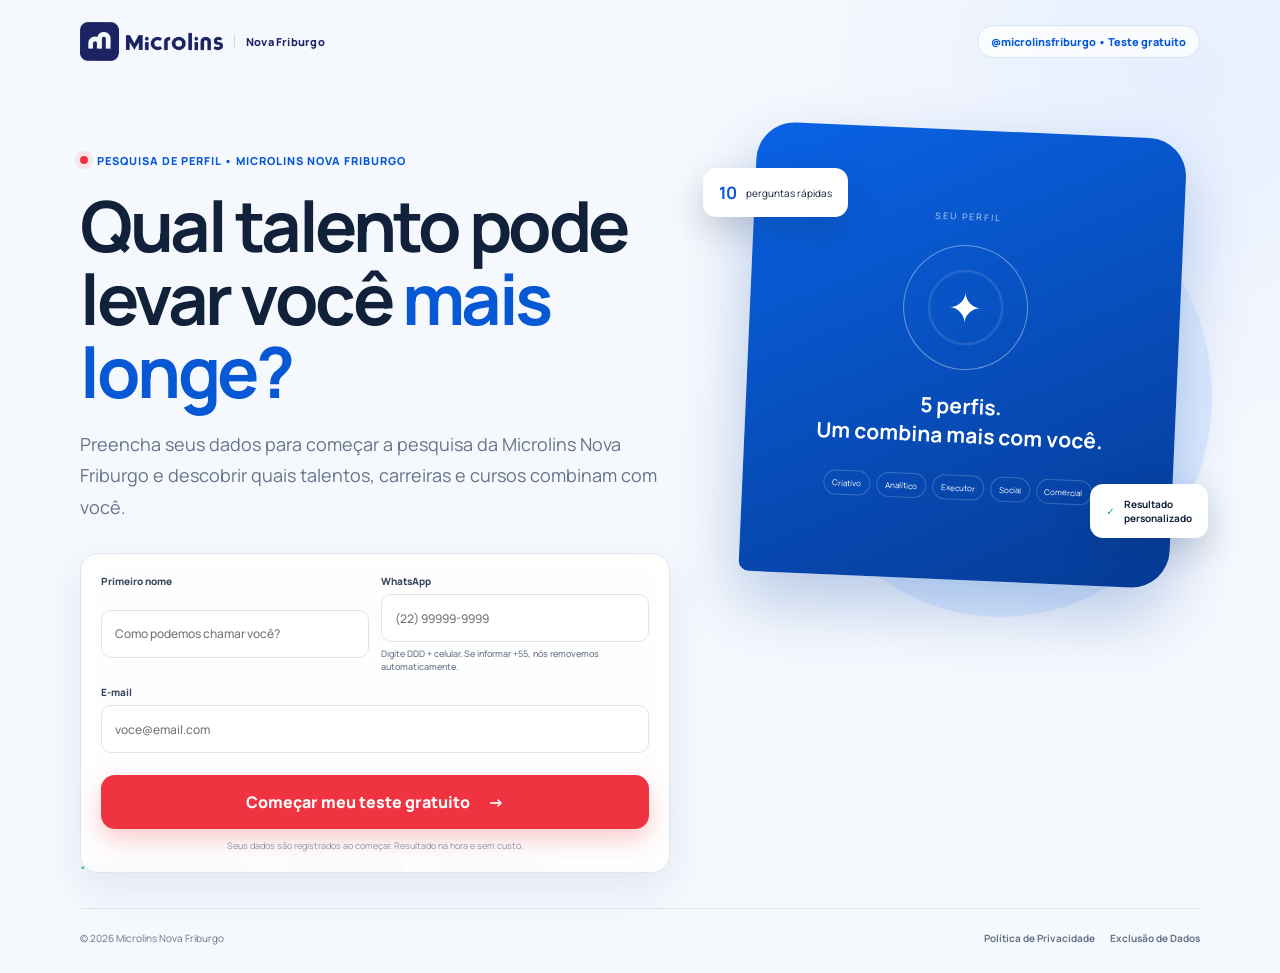
==== commit 2b587d5c: "Add files via upload mudei a pesquisa pra frente" ====
--- a/index.html
+++ b/index.html
@@ -42,11 +42,17 @@
   <div class="hero-copy">
     <div class="eyebrow"><i></i> Pesquisa de perfil • Microlins Nova Friburgo</div>
     <h1>Qual talento pode levar você <em>mais longe?</em></h1>
-    <p>Participe da pesquisa de perfil da Microlins Nova Friburgo e descubra quais talentos, carreiras e cursos combinam com seu jeito de pensar, criar e agir.</p>
-    <div class="welcome-form">
-      <button id="start-test" class="btn primary welcome-submit" type="button">Começar meu teste gratuito <span>→</span></button>
-      <small class="secure">Resultado personalizado em poucos minutos.</small>
-    </div>
+    <p>Preencha seus dados para começar a pesquisa da Microlins Nova Friburgo e descobrir quais talentos, carreiras e cursos combinam com você.</p>
+    <form id="lead-form" class="welcome-form" novalidate>
+      <div class="welcome-fields">
+        <label>Primeiro nome<input name="studentName" autocomplete="given-name" placeholder="Como podemos chamar você?" required></label>
+        <label>WhatsApp<input name="studentWhatsapp" type="tel" inputmode="numeric" autocomplete="tel-national" maxlength="20" placeholder="(22) 99999-9999" aria-describedby="whatsapp-help" required><small id="whatsapp-help" class="phone-hint">Digite DDD + celular. Se informar +55, nós removemos automaticamente.</small></label>
+        <label class="wide">E-mail<input name="studentEmail" type="email" inputmode="email" autocomplete="email" placeholder="voce@email.com" required></label>
+      </div>
+      <p id="form-error" class="error" role="alert"></p>
+      <button class="btn primary welcome-submit" type="submit">Começar meu teste gratuito <span>→</span></button>
+      <small class="secure">Seus dados são registrados ao começar. Resultado na hora e sem custo.</small>
+    </form>
   </div>
   <div class="hero-art" aria-hidden="true"><div class="profile-card"><label>SEU PERFIL</label><div class="spark">✦</div><strong>5 perfis.<br>Um combina mais com você.</strong><div><span>Criativo</span><span>Analítico</span><span>Executor</span><span>Social</span><span>Comercial</span></div></div><aside class="float one"><b>10</b> perguntas rápidas</aside><aside class="float two">✓ <b>Resultado<br>personalizado</b></aside></div>
   <div class="trust"><span>✓ Pesquisa Microlins Nova Friburgo</span><span>✓ Resultado personalizado</span><span>✓ Sugestões de carreira</span></div>
@@ -56,25 +62,6 @@
   <div class="progress" role="progressbar" aria-valuemin="1" aria-valuemax="10"><i id="progress-bar"></i></div>
   <article class="quiz-card"><b id="question-number" class="number"></b><h2 id="question-title"></h2><p>Escolha a alternativa que mais combina com você.</p><div id="answers" class="answers"></div></article>
   <button id="back" class="text-btn">← Voltar</button>
-</section>
-<section id="lead-gate" class="screen welcome lead-screen">
-  <div class="hero-copy">
-    <div class="eyebrow"><i></i> Você já completou 30% do teste</div>
-    <h1>Seu perfil começou a aparecer.</h1>
-    <p>Informe seu primeiro nome, WhatsApp e e-mail para continuar e receber seu resultado personalizado no final.</p>
-    <form id="lead-form" class="welcome-form" novalidate>
-      <div class="welcome-fields">
-        <label>Primeiro nome<input name="studentName" autocomplete="given-name" placeholder="Como podemos chamar você?" required></label>
-        <label>WhatsApp<input name="studentWhatsapp" type="tel" inputmode="numeric" autocomplete="tel-national" maxlength="20" placeholder="(22) 99999-9999" aria-describedby="whatsapp-help" required><small id="whatsapp-help" class="phone-hint">Digite DDD + celular. Se informar +55, nós removemos automaticamente.</small></label>
-        <label class="wide">E-mail<input name="studentEmail" type="email" inputmode="email" autocomplete="email" placeholder="voce@email.com" required></label>
-      </div>
-      <p id="form-error" class="error" role="alert"></p>
-      <button class="btn primary welcome-submit" type="submit">Continuar meu teste <span>→</span></button>
-      <small class="secure">Resultado na hora. Sem custo.</small>
-    </form>
-    <button id="gate-back" class="text-btn">← Voltar para a pergunta anterior</button>
-  </div>
-  <div class="hero-art" aria-hidden="true"><div class="profile-card"><label>EM ANDAMENTO</label><div class="spark">30%</div><strong>Falta pouco para revelar seu perfil.</strong><div><span>Cursos</span><span>Carreira</span><span>Talentos</span></div></div><aside class="float one"><b>7</b> perguntas restantes</aside><aside class="float two">✓ <b>Resultado<br>liberado</b></aside></div>
 </section>
 <section id="result" class="screen result">
   <div class="result-head"><div class="eyebrow light">Seu perfil predominante é</div><div id="result-icon" class="result-icon"></div><h2 id="result-title"></h2><p id="result-summary"></p></div>
@@ -97,7 +84,7 @@
       <div class="offer-action">
         <div class="countdown-wrap">
           <span>Tempo para solicitar pelo WhatsApp</span>
-          <div id="offer-timer" class="countdown" role="timer" aria-live="polite">20:00</div>
+          <div id="offer-timer" class="countdown" role="timer" aria-live="polite">05:00</div>
           <small id="offer-status">O prazo continua correndo mesmo se a página for atualizada.</small>
         </div>
         <a id="whatsapp" class="btn whatsapp" target="_blank" rel="noopener">Solicitar matrícula por R$ 1 ↗</a>
@@ -117,6 +104,6 @@
     <a href="/exclusao-de-dados.html">Exclusão de Dados</a>
   </nav>
 </footer>
-<script src="script.js?v=20260728-1"></script>
+<script src="script.js?v=20260728-4"></script>
 </body>
 </html>
